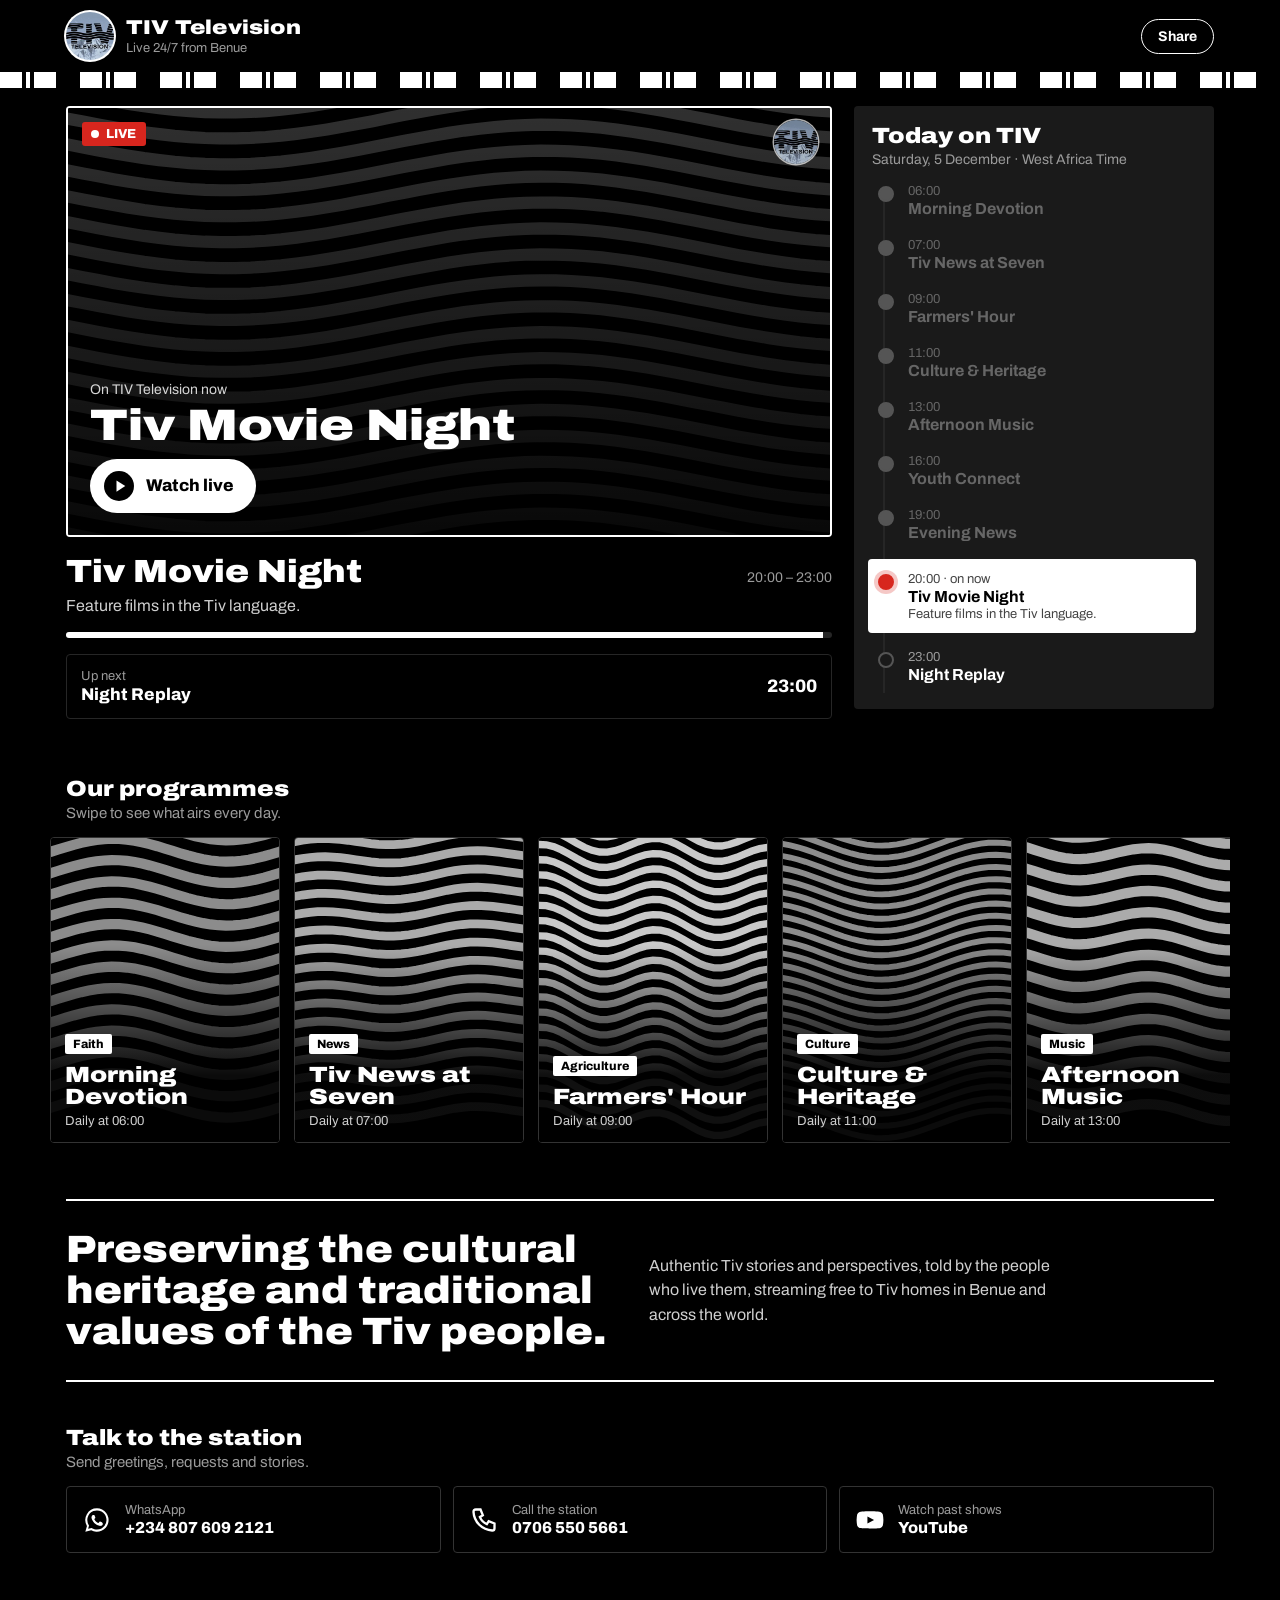
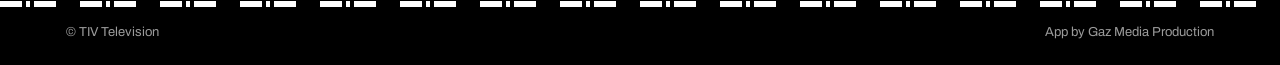
==== app/src/main/assets/web/index.html @ dc1d024f "Add TIV Television Android app (phone + Android TV) with APK build Co-Authored-By: Claude Opus 5.5 <" ====
<!doctype html>
<html lang="en">
<head>
<meta charset="utf-8">
<meta name="viewport" content="width=device-width, initial-scale=1, viewport-fit=cover">
<meta name="theme-color" content="#000000">
<title>TIV Television — Live</title>
<link rel="icon" href="[data-uri]">
<link rel="apple-touch-icon" href="[data-uri]">
<link href="fonts/fonts.css" rel="stylesheet">
<style>
:root{
  --ink:#000; --cloth:#fff; --graphite:#1a1a1a; --smoke:#262626; --ash:#9b9b9b; --live:#d7261e;
  --f:"Archivo","Arial Narrow",Arial,sans-serif;
}
*{box-sizing:border-box;margin:0;padding:0}
html{scroll-behavior:smooth}
@media (prefers-reduced-motion:reduce){html{scroll-behavior:auto}*{animation:none!important;transition:none!important}}
body{background:var(--ink);color:var(--cloth);font-family:var(--f);font-stretch:100%;-webkit-font-smoothing:antialiased;padding-bottom:calc(74px + env(safe-area-inset-bottom))}
a{color:inherit}
button{font-family:inherit;color:inherit}
:focus-visible{outline:3px solid var(--cloth);outline-offset:3px}

/* A'nger cloth band: black and white woven stripes */
.anger{height:16px;background:
  repeating-linear-gradient(90deg,var(--cloth) 0 22px,var(--ink) 22px 26px,var(--cloth) 26px 30px,var(--ink) 30px 34px,var(--cloth) 34px 56px,var(--ink) 56px 80px)}
.anger.thin{height:6px}

/* Header */
.top{position:sticky;top:0;z-index:20;background:var(--ink)}
.bar{display:flex;align-items:center;gap:12px;max-width:1180px;margin:0 auto;padding:12px 16px}
.logo{width:48px;height:48px;border-radius:50%;overflow:hidden;background:#fff;box-shadow:0 0 0 2px var(--cloth);flex:none}
.logo img{width:100%;height:100%;object-fit:cover;display:block}
.name{flex:1;min-width:0}
.name b{display:block;font-size:20px;font-weight:900;font-stretch:118%;letter-spacing:.2px;line-height:1}
.name span{display:block;font-size:13px;color:var(--ash);margin-top:4px}
.share{border:1.5px solid var(--cloth);background:none;border-radius:999px;padding:9px 16px;font-size:14px;font-weight:700;cursor:pointer}
.share:hover{background:var(--cloth);color:var(--ink)}

main{max-width:1180px;margin:0 auto;padding:0 16px}

/* Live stage */
.stage{display:grid;gap:22px;margin-top:18px}
@media(min-width:960px){.stage{grid-template-columns:minmax(0,1fr) 360px;align-items:start}}
.screen{position:relative;aspect-ratio:16/9;background:#000;border:2px solid var(--cloth);border-radius:4px;overflow:hidden}
@media(max-width:600px){.screen{margin:0 -16px;border-left:0;border-right:0;border-radius:0}}
video{width:100%;height:100%;display:block;background:#000}
.bug{position:absolute;top:12px;right:12px;width:44px;height:44px;border-radius:50%;overflow:hidden;opacity:.85;pointer-events:none;z-index:2;box-shadow:0 0 0 1.5px rgba(255,255,255,.8)}
.bug img{width:100%;height:100%;object-fit:cover}
.live{position:absolute;top:14px;left:14px;z-index:2;display:flex;align-items:center;gap:7px;background:var(--live);color:#fff;font-weight:800;font-size:13px;padding:5px 10px 5px 9px;border-radius:3px;pointer-events:none}
.live i{width:8px;height:8px;border-radius:50%;background:#fff;animation:blink 1.6s ease-in-out infinite}
@keyframes blink{50%{opacity:.2}}
.cover{position:absolute;inset:0;border:0;cursor:pointer;display:flex;flex-direction:column;justify-content:flex-end;align-items:flex-start;text-align:left;padding:22px;color:#fff;
  background:
   linear-gradient(180deg,rgba(0,0,0,.15) 0%,rgba(0,0,0,.85) 100%),
   url("data:image/svg+xml,%3Csvg%20xmlns%3D%22http%3A%2F%2Fwww.w3.org%2F2000%2Fsvg%22%20viewBox%3D%220%200%201000%20560%22%20preserveAspectRatio%3D%22xMidYMid%20slice%22%3E%3Cg%20opacity%3D%22.22%22%3E%3Cpath%20d%3D%22M-20%20-23.9%20L0%20-20.0%20L20%20-16.1%20L40%20-12.3%20L60%20-8.6%20L80%20-5.3%20L100%20-2.2%20L120%200.4%20L140%202.6%20L160%204.3%20L180%205.4%20L200%205.9%20L220%205.9%20L240%205.3%20L260%204.1%20L280%202.3%20L300%200.0%20L320%20-2.7%20L340%20-5.8%20L360%20-9.2%20L380%20-12.9%20L400%20-16.7%20L420%20-20.7%20L440%20-24.6%20L460%20-28.3%20L480%20-31.9%20L500%20-35.3%20L520%20-38.3%20L540%20-40.8%20L560%20-42.9%20L580%20-44.5%20L600%20-45.5%20L620%20-46.0%20L640%20-45.8%20L660%20-45.1%20L680%20-43.8%20L700%20-42.0%20L720%20-39.6%20L740%20-36.8%20L760%20-33.7%20L780%20-30.2%20L800%20-26.5%20L820%20-22.6%20L840%20-18.7%20L860%20-14.8%20L880%20-11.0%20L900%20-7.5%20L920%20-4.2%20L940%20-1.3%20L960%201.2%20L980%203.2%20L1000%204.7%20L1020%205.7%22%20stroke%3D%22%23fff%22%20stroke-width%3D%2216%22%20fill%3D%22none%22%2F%3E%3Cpath%20d%3D%22M-20%2010.1%20L0%2014.0%20L20%2017.9%20L40%2021.7%20L60%2025.4%20L80%2028.7%20L100%2031.8%20L120%2034.4%20L140%2036.6%20L160%2038.3%20L180%2039.4%20L200%2039.9%20L220%2039.9%20L240%2039.3%20L260%2038.1%20L280%2036.3%20L300%2034.0%20L320%2031.3%20L340%2028.2%20L360%2024.8%20L380%2021.1%20L400%2017.3%20L420%2013.3%20L440%209.4%20L460%205.7%20L480%202.1%20L500%20-1.3%20L520%20-4.3%20L540%20-6.8%20L560%20-8.9%20L580%20-10.5%20L600%20-11.5%20L620%20-12.0%20L640%20-11.8%20L660%20-11.1%20L680%20-9.8%20L700%20-8.0%20L720%20-5.6%20L740%20-2.8%20L760%200.3%20L780%203.8%20L800%207.5%20L820%2011.4%20L840%2015.3%20L860%2019.2%20L880%2023.0%20L900%2026.5%20L920%2029.8%20L940%2032.7%20L960%2035.2%20L980%2037.2%20L1000%2038.7%20L1020%2039.7%22%20stroke%3D%22%23fff%22%20stroke-width%3D%2216%22%20fill%3D%22none%22%2F%3E%3Cpath%20d%3D%22M-20%2044.1%20L0%2048.0%20L20%2051.9%20L40%2055.7%20L60%2059.4%20L80%2062.7%20L100%2065.8%20L120%2068.4%20L140%2070.6%20L160%2072.3%20L180%2073.4%20L200%2073.9%20L220%2073.9%20L240%2073.3%20L260%2072.1%20L280%2070.3%20L300%2068.0%20L320%2065.3%20L340%2062.2%20L360%2058.8%20L380%2055.1%20L400%2051.3%20L420%2047.3%20L440%2043.4%20L460%2039.7%20L480%2036.1%20L500%2032.7%20L520%2029.7%20L540%2027.2%20L560%2025.1%20L580%2023.5%20L600%2022.5%20L620%2022.0%20L640%2022.2%20L660%2022.9%20L680%2024.2%20L700%2026.0%20L720%2028.4%20L740%2031.2%20L760%2034.3%20L780%2037.8%20L800%2041.5%20L820%2045.4%20L840%2049.3%20L860%2053.2%20L880%2057.0%20L900%2060.5%20L920%2063.8%20L940%2066.7%20L960%2069.2%20L980%2071.2%20L1000%2072.7%20L1020%2073.7%22%20stroke%3D%22%23fff%22%20stroke-width%3D%2216%22%20fill%3D%22none%22%2F%3E%3Cpath%20d%3D%22M-20%2078.1%20L0%2082.0%20L20%2085.9%20L40%2089.7%20L60%2093.4%20L80%2096.7%20L100%2099.8%20L120%20102.4%20L140%20104.6%20L160%20106.3%20L180%20107.4%20L200%20107.9%20L220%20107.9%20L240%20107.3%20L260%20106.1%20L280%20104.3%20L300%20102.0%20L320%2099.3%20L340%2096.2%20L360%2092.8%20L380%2089.1%20L400%2085.3%20L420%2081.3%20L440%2077.4%20L460%2073.7%20L480%2070.1%20L500%2066.7%20L520%2063.7%20L540%2061.2%20L560%2059.1%20L580%2057.5%20L600%2056.5%20L620%2056.0%20L640%2056.2%20L660%2056.9%20L680%2058.2%20L700%2060.0%20L720%2062.4%20L740%2065.2%20L760%2068.3%20L780%2071.8%20L800%2075.5%20L820%2079.4%20L840%2083.3%20L860%2087.2%20L880%2091.0%20L900%2094.5%20L920%2097.8%20L940%20100.7%20L960%20103.2%20L980%20105.2%20L1000%20106.7%20L1020%20107.7%22%20stroke%3D%22%23fff%22%20stroke-width%3D%2216%22%20fill%3D%22none%22%2F%3E%3Cpath%20d%3D%22M-20%20112.1%20L0%20116.0%20L20%20119.9%20L40%20123.7%20L60%20127.4%20L80%20130.7%20L100%20133.8%20L120%20136.4%20L140%20138.6%20L160%20140.3%20L180%20141.4%20L200%20141.9%20L220%20141.9%20L240%20141.3%20L260%20140.1%20L280%20138.3%20L300%20136.0%20L320%20133.3%20L340%20130.2%20L360%20126.8%20L380%20123.1%20L400%20119.3%20L420%20115.3%20L440%20111.4%20L460%20107.7%20L480%20104.1%20L500%20100.7%20L520%2097.7%20L540%2095.2%20L560%2093.1%20L580%2091.5%20L600%2090.5%20L620%2090.0%20L640%2090.2%20L660%2090.9%20L680%2092.2%20L700%2094.0%20L720%2096.4%20L740%2099.2%20L760%20102.3%20L780%20105.8%20L800%20109.5%20L820%20113.4%20L840%20117.3%20L860%20121.2%20L880%20125.0%20L900%20128.5%20L920%20131.8%20L940%20134.7%20L960%20137.2%20L980%20139.2%20L1000%20140.7%20L1020%20141.7%22%20stroke%3D%22%23fff%22%20stroke-width%3D%2216%22%20fill%3D%22none%22%2F%3E%3Cpath%20d%3D%22M-20%20146.1%20L0%20150.0%20L20%20153.9%20L40%20157.7%20L60%20161.4%20L80%20164.7%20L100%20167.8%20L120%20170.4%20L140%20172.6%20L160%20174.3%20L180%20175.4%20L200%20175.9%20L220%20175.9%20L240%20175.3%20L260%20174.1%20L280%20172.3%20L300%20170.0%20L320%20167.3%20L340%20164.2%20L360%20160.8%20L380%20157.1%20L400%20153.3%20L420%20149.3%20L440%20145.4%20L460%20141.7%20L480%20138.1%20L500%20134.7%20L520%20131.7%20L540%20129.2%20L560%20127.1%20L580%20125.5%20L600%20124.5%20L620%20124.0%20L640%20124.2%20L660%20124.9%20L680%20126.2%20L700%20128.0%20L720%20130.4%20L740%20133.2%20L760%20136.3%20L780%20139.8%20L800%20143.5%20L820%20147.4%20L840%20151.3%20L860%20155.2%20L880%20159.0%20L900%20162.5%20L920%20165.8%20L940%20168.7%20L960%20171.2%20L980%20173.2%20L1000%20174.7%20L1020%20175.7%22%20stroke%3D%22%23fff%22%20stroke-width%3D%2216%22%20fill%3D%22none%22%2F%3E%3Cpath%20d%3D%22M-20%20180.1%20L0%20184.0%20L20%20187.9%20L40%20191.7%20L60%20195.4%20L80%20198.7%20L100%20201.8%20L120%20204.4%20L140%20206.6%20L160%20208.3%20L180%20209.4%20L200%20209.9%20L220%20209.9%20L240%20209.3%20L260%20208.1%20L280%20206.3%20L300%20204.0%20L320%20201.3%20L340%20198.2%20L360%20194.8%20L380%20191.1%20L400%20187.3%20L420%20183.3%20L440%20179.4%20L460%20175.7%20L480%20172.1%20L500%20168.7%20L520%20165.7%20L540%20163.2%20L560%20161.1%20L580%20159.5%20L600%20158.5%20L620%20158.0%20L640%20158.2%20L660%20158.9%20L680%20160.2%20L700%20162.0%20L720%20164.4%20L740%20167.2%20L760%20170.3%20L780%20173.8%20L800%20177.5%20L820%20181.4%20L840%20185.3%20L860%20189.2%20L880%20193.0%20L900%20196.5%20L920%20199.8%20L940%20202.7%20L960%20205.2%20L980%20207.2%20L1000%20208.7%20L1020%20209.7%22%20stroke%3D%22%23fff%22%20stroke-width%3D%2216%22%20fill%3D%22none%22%2F%3E%3Cpath%20d%3D%22M-20%20214.1%20L0%20218.0%20L20%20221.9%20L40%20225.7%20L60%20229.4%20L80%20232.7%20L100%20235.8%20L120%20238.4%20L140%20240.6%20L160%20242.3%20L180%20243.4%20L200%20243.9%20L220%20243.9%20L240%20243.3%20L260%20242.1%20L280%20240.3%20L300%20238.0%20L320%20235.3%20L340%20232.2%20L360%20228.8%20L380%20225.1%20L400%20221.3%20L420%20217.3%20L440%20213.4%20L460%20209.7%20L480%20206.1%20L500%20202.7%20L520%20199.7%20L540%20197.2%20L560%20195.1%20L580%20193.5%20L600%20192.5%20L620%20192.0%20L640%20192.2%20L660%20192.9%20L680%20194.2%20L700%20196.0%20L720%20198.4%20L740%20201.2%20L760%20204.3%20L780%20207.8%20L800%20211.5%20L820%20215.4%20L840%20219.3%20L860%20223.2%20L880%20227.0%20L900%20230.5%20L920%20233.8%20L940%20236.7%20L960%20239.2%20L980%20241.2%20L1000%20242.7%20L1020%20243.7%22%20stroke%3D%22%23fff%22%20stroke-width%3D%2216%22%20fill%3D%22none%22%2F%3E%3Cpath%20d%3D%22M-20%20248.1%20L0%20252.0%20L20%20255.9%20L40%20259.7%20L60%20263.4%20L80%20266.7%20L100%20269.8%20L120%20272.4%20L140%20274.6%20L160%20276.3%20L180%20277.4%20L200%20277.9%20L220%20277.9%20L240%20277.3%20L260%20276.1%20L280%20274.3%20L300%20272.0%20L320%20269.3%20L340%20266.2%20L360%20262.8%20L380%20259.1%20L400%20255.3%20L420%20251.3%20L440%20247.4%20L460%20243.7%20L480%20240.1%20L500%20236.7%20L520%20233.7%20L540%20231.2%20L560%20229.1%20L580%20227.5%20L600%20226.5%20L620%20226.0%20L640%20226.2%20L660%20226.9%20L680%20228.2%20L700%20230.0%20L720%20232.4%20L740%20235.2%20L760%20238.3%20L780%20241.8%20L800%20245.5%20L820%20249.4%20L840%20253.3%20L860%20257.2%20L880%20261.0%20L900%20264.5%20L920%20267.8%20L940%20270.7%20L960%20273.2%20L980%20275.2%20L1000%20276.7%20L1020%20277.7%22%20stroke%3D%22%23fff%22%20stroke-width%3D%2216%22%20fill%3D%22none%22%2F%3E%3Cpath%20d%3D%22M-20%20282.1%20L0%20286.0%20L20%20289.9%20L40%20293.7%20L60%20297.4%20L80%20300.7%20L100%20303.8%20L120%20306.4%20L140%20308.6%20L160%20310.3%20L180%20311.4%20L200%20311.9%20L220%20311.9%20L240%20311.3%20L260%20310.1%20L280%20308.3%20L300%20306.0%20L320%20303.3%20L340%20300.2%20L360%20296.8%20L380%20293.1%20L400%20289.3%20L420%20285.3%20L440%20281.4%20L460%20277.7%20L480%20274.1%20L500%20270.7%20L520%20267.7%20L540%20265.2%20L560%20263.1%20L580%20261.5%20L600%20260.5%20L620%20260.0%20L640%20260.2%20L660%20260.9%20L680%20262.2%20L700%20264.0%20L720%20266.4%20L740%20269.2%20L760%20272.3%20L780%20275.8%20L800%20279.5%20L820%20283.4%20L840%20287.3%20L860%20291.2%20L880%20295.0%20L900%20298.5%20L920%20301.8%20L940%20304.7%20L960%20307.2%20L980%20309.2%20L1000%20310.7%20L1020%20311.7%22%20stroke%3D%22%23fff%22%20stroke-width%3D%2216%22%20fill%3D%22none%22%2F%3E%3Cpath%20d%3D%22M-20%20316.1%20L0%20320.0%20L20%20323.9%20L40%20327.7%20L60%20331.4%20L80%20334.7%20L100%20337.8%20L120%20340.4%20L140%20342.6%20L160%20344.3%20L180%20345.4%20L200%20345.9%20L220%20345.9%20L240%20345.3%20L260%20344.1%20L280%20342.3%20L300%20340.0%20L320%20337.3%20L340%20334.2%20L360%20330.8%20L380%20327.1%20L400%20323.3%20L420%20319.3%20L440%20315.4%20L460%20311.7%20L480%20308.1%20L500%20304.7%20L520%20301.7%20L540%20299.2%20L560%20297.1%20L580%20295.5%20L600%20294.5%20L620%20294.0%20L640%20294.2%20L660%20294.9%20L680%20296.2%20L700%20298.0%20L720%20300.4%20L740%20303.2%20L760%20306.3%20L780%20309.8%20L800%20313.5%20L820%20317.4%20L840%20321.3%20L860%20325.2%20L880%20329.0%20L900%20332.5%20L920%20335.8%20L940%20338.7%20L960%20341.2%20L980%20343.2%20L1000%20344.7%20L1020%20345.7%22%20stroke%3D%22%23fff%22%20stroke-width%3D%2216%22%20fill%3D%22none%22%2F%3E%3Cpath%20d%3D%22M-20%20350.1%20L0%20354.0%20L20%20357.9%20L40%20361.7%20L60%20365.4%20L80%20368.7%20L100%20371.8%20L120%20374.4%20L140%20376.6%20L160%20378.3%20L180%20379.4%20L200%20379.9%20L220%20379.9%20L240%20379.3%20L260%20378.1%20L280%20376.3%20L300%20374.0%20L320%20371.3%20L340%20368.2%20L360%20364.8%20L380%20361.1%20L400%20357.3%20L420%20353.3%20L440%20349.4%20L460%20345.7%20L480%20342.1%20L500%20338.7%20L520%20335.7%20L540%20333.2%20L560%20331.1%20L580%20329.5%20L600%20328.5%20L620%20328.0%20L640%20328.2%20L660%20328.9%20L680%20330.2%20L700%20332.0%20L720%20334.4%20L740%20337.2%20L760%20340.3%20L780%20343.8%20L800%20347.5%20L820%20351.4%20L840%20355.3%20L860%20359.2%20L880%20363.0%20L900%20366.5%20L920%20369.8%20L940%20372.7%20L960%20375.2%20L980%20377.2%20L1000%20378.7%20L1020%20379.7%22%20stroke%3D%22%23fff%22%20stroke-width%3D%2216%22%20fill%3D%22none%22%2F%3E%3Cpath%20d%3D%22M-20%20384.1%20L0%20388.0%20L20%20391.9%20L40%20395.7%20L60%20399.4%20L80%20402.7%20L100%20405.8%20L120%20408.4%20L140%20410.6%20L160%20412.3%20L180%20413.4%20L200%20413.9%20L220%20413.9%20L240%20413.3%20L260%20412.1%20L280%20410.3%20L300%20408.0%20L320%20405.3%20L340%20402.2%20L360%20398.8%20L380%20395.1%20L400%20391.3%20L420%20387.3%20L440%20383.4%20L460%20379.7%20L480%20376.1%20L500%20372.7%20L520%20369.7%20L540%20367.2%20L560%20365.1%20L580%20363.5%20L600%20362.5%20L620%20362.0%20L640%20362.2%20L660%20362.9%20L680%20364.2%20L700%20366.0%20L720%20368.4%20L740%20371.2%20L760%20374.3%20L780%20377.8%20L800%20381.5%20L820%20385.4%20L840%20389.3%20L860%20393.2%20L880%20397.0%20L900%20400.5%20L920%20403.8%20L940%20406.7%20L960%20409.2%20L980%20411.2%20L1000%20412.7%20L1020%20413.7%22%20stroke%3D%22%23fff%22%20stroke-width%3D%2216%22%20fill%3D%22none%22%2F%3E%3Cpath%20d%3D%22M-20%20418.1%20L0%20422.0%20L20%20425.9%20L40%20429.7%20L60%20433.4%20L80%20436.7%20L100%20439.8%20L120%20442.4%20L140%20444.6%20L160%20446.3%20L180%20447.4%20L200%20447.9%20L220%20447.9%20L240%20447.3%20L260%20446.1%20L280%20444.3%20L300%20442.0%20L320%20439.3%20L340%20436.2%20L360%20432.8%20L380%20429.1%20L400%20425.3%20L420%20421.3%20L440%20417.4%20L460%20413.7%20L480%20410.1%20L500%20406.7%20L520%20403.7%20L540%20401.2%20L560%20399.1%20L580%20397.5%20L600%20396.5%20L620%20396.0%20L640%20396.2%20L660%20396.9%20L680%20398.2%20L700%20400.0%20L720%20402.4%20L740%20405.2%20L760%20408.3%20L780%20411.8%20L800%20415.5%20L820%20419.4%20L840%20423.3%20L860%20427.2%20L880%20431.0%20L900%20434.5%20L920%20437.8%20L940%20440.7%20L960%20443.2%20L980%20445.2%20L1000%20446.7%20L1020%20447.7%22%20stroke%3D%22%23fff%22%20stroke-width%3D%2216%22%20fill%3D%22none%22%2F%3E%3Cpath%20d%3D%22M-20%20452.1%20L0%20456.0%20L20%20459.9%20L40%20463.7%20L60%20467.4%20L80%20470.7%20L100%20473.8%20L120%20476.4%20L140%20478.6%20L160%20480.3%20L180%20481.4%20L200%20481.9%20L220%20481.9%20L240%20481.3%20L260%20480.1%20L280%20478.3%20L300%20476.0%20L320%20473.3%20L340%20470.2%20L360%20466.8%20L380%20463.1%20L400%20459.3%20L420%20455.3%20L440%20451.4%20L460%20447.7%20L480%20444.1%20L500%20440.7%20L520%20437.7%20L540%20435.2%20L560%20433.1%20L580%20431.5%20L600%20430.5%20L620%20430.0%20L640%20430.2%20L660%20430.9%20L680%20432.2%20L700%20434.0%20L720%20436.4%20L740%20439.2%20L760%20442.3%20L780%20445.8%20L800%20449.5%20L820%20453.4%20L840%20457.3%20L860%20461.2%20L880%20465.0%20L900%20468.5%20L920%20471.8%20L940%20474.7%20L960%20477.2%20L980%20479.2%20L1000%20480.7%20L1020%20481.7%22%20stroke%3D%22%23fff%22%20stroke-width%3D%2216%22%20fill%3D%22none%22%2F%3E%3Cpath%20d%3D%22M-20%20486.1%20L0%20490.0%20L20%20493.9%20L40%20497.7%20L60%20501.4%20L80%20504.7%20L100%20507.8%20L120%20510.4%20L140%20512.6%20L160%20514.3%20L180%20515.4%20L200%20515.9%20L220%20515.9%20L240%20515.3%20L260%20514.1%20L280%20512.3%20L300%20510.0%20L320%20507.3%20L340%20504.2%20L360%20500.8%20L380%20497.1%20L400%20493.3%20L420%20489.3%20L440%20485.4%20L460%20481.7%20L480%20478.1%20L500%20474.7%20L520%20471.7%20L540%20469.2%20L560%20467.1%20L580%20465.5%20L600%20464.5%20L620%20464.0%20L640%20464.2%20L660%20464.9%20L680%20466.2%20L700%20468.0%20L720%20470.4%20L740%20473.2%20L760%20476.3%20L780%20479.8%20L800%20483.5%20L820%20487.4%20L840%20491.3%20L860%20495.2%20L880%20499.0%20L900%20502.5%20L920%20505.8%20L940%20508.7%20L960%20511.2%20L980%20513.2%20L1000%20514.7%20L1020%20515.7%22%20stroke%3D%22%23fff%22%20stroke-width%3D%2216%22%20fill%3D%22none%22%2F%3E%3Cpath%20d%3D%22M-20%20520.1%20L0%20524.0%20L20%20527.9%20L40%20531.7%20L60%20535.4%20L80%20538.7%20L100%20541.8%20L120%20544.4%20L140%20546.6%20L160%20548.3%20L180%20549.4%20L200%20549.9%20L220%20549.9%20L240%20549.3%20L260%20548.1%20L280%20546.3%20L300%20544.0%20L320%20541.3%20L340%20538.2%20L360%20534.8%20L380%20531.1%20L400%20527.3%20L420%20523.3%20L440%20519.4%20L460%20515.7%20L480%20512.1%20L500%20508.7%20L520%20505.7%20L540%20503.2%20L560%20501.1%20L580%20499.5%20L600%20498.5%20L620%20498.0%20L640%20498.2%20L660%20498.9%20L680%20500.2%20L700%20502.0%20L720%20504.4%20L740%20507.2%20L760%20510.3%20L780%20513.8%20L800%20517.5%20L820%20521.4%20L840%20525.3%20L860%20529.2%20L880%20533.0%20L900%20536.5%20L920%20539.8%20L940%20542.7%20L960%20545.2%20L980%20547.2%20L1000%20548.7%20L1020%20549.7%22%20stroke%3D%22%23fff%22%20stroke-width%3D%2216%22%20fill%3D%22none%22%2F%3E%3Cpath%20d%3D%22M-20%20554.1%20L0%20558.0%20L20%20561.9%20L40%20565.7%20L60%20569.4%20L80%20572.7%20L100%20575.8%20L120%20578.4%20L140%20580.6%20L160%20582.3%20L180%20583.4%20L200%20583.9%20L220%20583.9%20L240%20583.3%20L260%20582.1%20L280%20580.3%20L300%20578.0%20L320%20575.3%20L340%20572.2%20L360%20568.8%20L380%20565.1%20L400%20561.3%20L420%20557.3%20L440%20553.4%20L460%20549.7%20L480%20546.1%20L500%20542.7%20L520%20539.7%20L540%20537.2%20L560%20535.1%20L580%20533.5%20L600%20532.5%20L620%20532.0%20L640%20532.2%20L660%20532.9%20L680%20534.2%20L700%20536.0%20L720%20538.4%20L740%20541.2%20L760%20544.3%20L780%20547.8%20L800%20551.5%20L820%20555.4%20L840%20559.3%20L860%20563.2%20L880%20567.0%20L900%20570.5%20L920%20573.8%20L940%20576.7%20L960%20579.2%20L980%20581.2%20L1000%20582.7%20L1020%20583.7%22%20stroke%3D%22%23fff%22%20stroke-width%3D%2216%22%20fill%3D%22none%22%2F%3E%3Cpath%20d%3D%22M-20%20588.1%20L0%20592.0%20L20%20595.9%20L40%20599.7%20L60%20603.4%20L80%20606.7%20L100%20609.8%20L120%20612.4%20L140%20614.6%20L160%20616.3%20L180%20617.4%20L200%20617.9%20L220%20617.9%20L240%20617.3%20L260%20616.1%20L280%20614.3%20L300%20612.0%20L320%20609.3%20L340%20606.2%20L360%20602.8%20L380%20599.1%20L400%20595.3%20L420%20591.3%20L440%20587.4%20L460%20583.7%20L480%20580.1%20L500%20576.7%20L520%20573.7%20L540%20571.2%20L560%20569.1%20L580%20567.5%20L600%20566.5%20L620%20566.0%20L640%20566.2%20L660%20566.9%20L680%20568.2%20L700%20570.0%20L720%20572.4%20L740%20575.2%20L760%20578.3%20L780%20581.8%20L800%20585.5%20L820%20589.4%20L840%20593.3%20L860%20597.2%20L880%20601.0%20L900%20604.5%20L920%20607.8%20L940%20610.7%20L960%20613.2%20L980%20615.2%20L1000%20616.7%20L1020%20617.7%22%20stroke%3D%22%23fff%22%20stroke-width%3D%2216%22%20fill%3D%22none%22%2F%3E%3C%2Fg%3E%3C%2Fsvg%3E") center/cover,#000}
.cover.hidden{display:none}
.cover .play{display:flex;align-items:center;gap:12px;background:var(--cloth);color:var(--ink);border-radius:999px;padding:12px 22px 12px 14px;font-weight:800;font-size:17px;margin-top:12px}
.cover .play svg{width:30px;height:30px}
.cover .now-cap{font-size:14px;color:#d6d6d6}
.cover h1{font-size:clamp(26px,5vw,44px);font-weight:900;font-stretch:122%;line-height:1;margin-top:6px;max-width:16ch}
.status{position:absolute;left:0;right:0;bottom:56px;text-align:center;font-size:14px;color:#ddd;pointer-events:none;text-shadow:0 1px 4px #000}

/* On now panel */
.onnow{margin-top:18px}
.onnow .row{display:flex;justify-content:space-between;align-items:baseline;gap:12px}
.onnow h2{font-size:clamp(24px,3.4vw,32px);font-weight:900;font-stretch:115%;line-height:1.05}
.onnow .times{font-size:14px;color:var(--ash);white-space:nowrap;font-variant-numeric:tabular-nums}
.onnow p{color:#cfcfcf;font-size:16px;margin-top:6px;line-height:1.45}
.track{height:6px;background:var(--smoke);border-radius:3px;margin-top:14px;overflow:hidden}
.track i{display:block;height:100%;background:var(--cloth);width:0;transition:width .6s}
.next{display:flex;align-items:center;gap:14px;margin-top:16px;padding:14px;border:1.5px solid var(--smoke);border-radius:4px}
.next small{color:var(--ash);font-size:13px;display:block}
.next b{font-size:17px;font-weight:800;display:block;margin-top:2px}
.next .at{margin-left:auto;font-weight:800;font-size:18px;font-variant-numeric:tabular-nums}
.quality{display:flex;gap:8px;margin-top:14px;flex-wrap:wrap}
.quality button{background:none;border:1.5px solid var(--smoke);border-radius:999px;padding:7px 14px;font-size:14px;cursor:pointer;color:var(--ash)}
.quality button.on{background:var(--cloth);border-color:var(--cloth);color:var(--ink);font-weight:800}

/* Schedule: a time sequence, drawn as a timeline */
.guide{background:var(--graphite);border-radius:4px;padding:18px 18px 8px}
.guide h3,.sec h3{font-size:22px;font-weight:900;font-stretch:115%}
.guide .day{color:var(--ash);font-size:14px;margin:4px 0 14px}
.tl{list-style:none;position:relative;margin-left:6px}
.tl::before{content:"";position:absolute;left:5px;top:8px;bottom:8px;width:2px;background:var(--smoke)}
.tl li{position:relative;padding:0 0 18px 30px}
.tl li::before{content:"";position:absolute;left:0;top:5px;width:12px;height:12px;border-radius:50%;background:var(--graphite);border:2px solid #555}
.tl time{font-size:13px;color:var(--ash);font-variant-numeric:tabular-nums}
.tl b{display:block;font-size:16px;font-weight:700;margin-top:2px}
.tl span{display:block;font-size:13px;color:var(--ash);margin-top:2px}
.tl li.past b,.tl li.past time{color:#666}
.tl li.past::before{background:#555;border-color:#555}
.tl li.cur{margin:0 -10px 14px 0;padding:10px 12px 12px 40px;background:var(--cloth);color:var(--ink);border-radius:4px;left:-10px}
.tl li.cur::before{left:10px;top:15px;background:var(--live);border-color:var(--live);box-shadow:0 0 0 4px rgba(215,38,30,.25)}
.tl li.cur time,.tl li.cur span{color:#444}

/* Sections */
.sec{margin-top:44px}
.sec .lead{color:var(--ash);font-size:15px;margin-top:4px}

/* Programme posters: woven-wave artwork, horizontal rail */
.rail{display:grid;grid-auto-flow:column;grid-auto-columns:min(62%,230px);gap:14px;overflow-x:auto;scroll-snap-type:x mandatory;margin:16px -16px 0;padding:0 16px 8px;scrollbar-width:none}
.rail::-webkit-scrollbar{display:none}
.poster{scroll-snap-align:start;position:relative;aspect-ratio:3/4;border-radius:4px;overflow:hidden;background:#000;border:1.5px solid #333;display:flex;flex-direction:column;justify-content:flex-end;padding:14px}
.poster svg{position:absolute;inset:0;width:100%;height:100%}
.poster .shade{position:absolute;inset:0;background:linear-gradient(180deg,rgba(0,0,0,0) 35%,rgba(0,0,0,.92) 78%)}
.poster b{position:relative;font-size:22px;font-weight:900;font-stretch:120%;line-height:1}
.poster span{position:relative;color:#cfcfcf;font-size:13px;margin-top:6px}
.poster em{position:relative;font-style:normal;align-self:flex-start;background:var(--cloth);color:var(--ink);font-weight:800;font-size:12px;padding:3px 8px;border-radius:2px;margin-bottom:10px}

/* Heritage statement */
.heritage{margin-top:48px;border-top:2px solid var(--cloth);border-bottom:2px solid var(--cloth);padding:28px 0;display:grid;gap:18px}
@media(min-width:760px){.heritage{grid-template-columns:1fr 1fr;align-items:center}}
.heritage q{quotes:none;font-size:clamp(24px,4vw,38px);font-weight:900;font-stretch:112%;line-height:1.08}
.heritage p{color:#cfcfcf;font-size:16px;line-height:1.55;max-width:46ch}

/* Contact */
.reach{display:grid;gap:12px;margin-top:16px}
@media(min-width:760px){.reach{grid-template-columns:repeat(3,1fr)}}
.reach a{display:flex;align-items:center;gap:14px;padding:16px;border:1.5px solid #333;border-radius:4px;text-decoration:none}
.reach a:hover{border-color:var(--cloth)}
.reach svg{width:28px;height:28px;flex:none}
.reach small{display:block;color:var(--ash);font-size:13px}
.reach b{display:block;font-size:16px;font-weight:800;margin-top:2px}

footer{margin-top:48px}
footer .in{max-width:1180px;margin:0 auto;padding:18px 16px 26px;color:var(--ash);font-size:13px;display:flex;justify-content:space-between;gap:10px;flex-wrap:wrap}

/* Mobile tab bar */
.tabs{position:fixed;left:0;right:0;bottom:0;z-index:30;background:rgba(0,0,0,.94);backdrop-filter:blur(8px);border-top:1px solid #2a2a2a;display:grid;grid-template-columns:repeat(4,1fr);padding:8px 6px calc(8px + env(safe-area-inset-bottom))}
.tabs a{display:flex;flex-direction:column;align-items:center;gap:4px;font-size:12px;color:var(--ash);text-decoration:none;padding:4px 0}
.tabs a.on{color:var(--cloth);font-weight:800}
.tabs svg{width:24px;height:24px}
@media(min-width:960px){.tabs{display:none}body{padding-bottom:0}}

.toast{position:fixed;left:50%;bottom:96px;transform:translateX(-50%);background:var(--cloth);color:var(--ink);font-weight:700;padding:10px 18px;border-radius:999px;font-size:14px;opacity:0;transition:opacity .25s;pointer-events:none;z-index:40}
.toast.show{opacity:1}
</style>
</head>
<body>

<header class="top" id="top">
  <div class="bar">
    <div class="logo"><img src="[data-uri]" alt="TIV Television"></div>
    <div class="name"><b>TIV Television</b><span>Live 24/7 from Benue</span></div>
    <button class="share" id="shareBtn">Share</button>
  </div>
  <div class="anger" aria-hidden="true"></div>
</header>

<main>
  <section class="stage" id="live" aria-label="Live channel">
    <div>
      <div class="screen">
        <video id="video" playsinline preload="none"></video>
        <div class="live"><i></i>LIVE</div>
        <div class="bug" aria-hidden="true"><img src="[data-uri]" alt=""></div>
        <button class="cover" id="cover" aria-label="Watch TIV Television live">
          <span class="now-cap">On TIV Television now</span>
          <h1 id="coverTitle">—</h1>
          <span class="play"><svg viewBox="0 0 24 24" fill="currentColor"><circle cx="12" cy="12" r="12"/><path d="M10 7.5v9l7-4.5z" fill="#fff"/></svg>Watch live</span>
        </button>
        <div class="status" id="status"></div>
      </div>

      <div class="onnow">
        <div class="row"><h2 id="nowTitle">—</h2><span class="times" id="nowTimes"></span></div>
        <p id="nowDesc"></p>
        <div class="track" aria-hidden="true"><i id="progress"></i></div>
        <div class="next">
          <div><small>Up next</small><b id="nextTitle">—</b></div>
          <span class="at" id="nextAt"></span>
        </div>
        <div class="quality" id="quality" aria-label="Picture quality"></div>
      </div>
    </div>

    <aside class="guide" id="schedule">
      <h3>Today on TIV</h3>
      <div class="day" id="today"></div>
      <ol class="tl" id="timeline"></ol>
    </aside>
  </section>

  <section class="sec" id="shows">
    <h3>Our programmes</h3>
    <p class="lead">Swipe to see what airs every day.</p>
    <div class="rail" id="rail"></div>
  </section>

  <section class="heritage">
    <q>Preserving the cultural heritage and traditional values of the Tiv people.</q>
    <p>Authentic Tiv stories and perspectives, told by the people who live them, streaming free to Tiv homes in Benue and across the world.</p>
  </section>

  <section class="sec" id="contact">
    <h3>Talk to the station</h3>
    <p class="lead">Send greetings, requests and stories.</p>
    <div class="reach">
      <a href="https://wa.me/2348076092121">
        <svg viewBox="0 0 24 24" fill="currentColor"><path d="M12 2a10 10 0 0 0-8.6 15.1L2 22l5-1.3A10 10 0 1 0 12 2zm0 18.2c-1.5 0-3-.4-4.3-1.2l-.3-.2-3 .8.8-2.9-.2-.3A8.2 8.2 0 1 1 12 20.2zm4.5-6.1c-.2-.1-1.5-.7-1.7-.8-.2-.1-.4-.1-.6.1l-.8 1c-.1.2-.3.2-.5.1-1.4-.6-2.5-1.7-3.1-3-.1-.2 0-.4.1-.5l.5-.6c.1-.2.2-.3.2-.5l-.7-1.8c-.2-.5-.4-.4-.6-.4h-.5c-.2 0-.5.1-.7.3-.6.6-.9 1.4-.8 2.2.2 1.1.7 2.1 1.4 3 1.2 1.7 2.8 3 4.7 3.6.6.2 1.3.3 1.9.2.6-.1 1.4-.6 1.6-1.2.1-.4.1-.7 0-1l-.4-.3z"/></svg>
        <div><small>WhatsApp</small><b>+234 807 609 2121</b></div>
      </a>
      <a href="tel:+2347065505661">
        <svg viewBox="0 0 24 24" fill="none" stroke="currentColor" stroke-width="2"><path d="M5 3h4l2 5-2.5 1.5a11 11 0 0 0 6 6L16 13l5 2v4a2 2 0 0 1-2 2A17 17 0 0 1 3 5a2 2 0 0 1 2-2z"/></svg>
        <div><small>Call the station</small><b>0706 550 5661</b></div>
      </a>
      <a href="https://www.youtube.com/@Tivtelevisionkase">
        <svg viewBox="0 0 24 24" fill="currentColor"><path d="M23 7.2a3 3 0 0 0-2.1-2.1C19 4.6 12 4.6 12 4.6s-7 0-8.9.5A3 3 0 0 0 1 7.2 31 31 0 0 0 .5 12a31 31 0 0 0 .5 4.8 3 3 0 0 0 2.1 2.1c1.9.5 8.9.5 8.9.5s7 0 8.9-.5a3 3 0 0 0 2.1-2.1 31 31 0 0 0 .5-4.8 31 31 0 0 0-.5-4.8zM9.8 15V9l5.7 3z"/></svg>
        <div><small>Watch past shows</small><b>YouTube</b></div>
      </a>
    </div>
  </section>
</main>

<footer>
  <div class="anger thin" aria-hidden="true"></div>
  <div class="in"><span>© TIV Television</span><span>App by Gaz Media Production</span></div>
</footer>

<nav class="tabs" aria-label="Sections">
  <a href="#top" class="on"><svg viewBox="0 0 24 24" fill="none" stroke="currentColor" stroke-width="2"><rect x="2" y="5" width="20" height="13" rx="2"/><path d="M8 21h8M10 9.5v5l4-2.5z" fill="currentColor"/></svg>Live</a>
  <a href="#schedule"><svg viewBox="0 0 24 24" fill="none" stroke="currentColor" stroke-width="2"><circle cx="12" cy="12" r="9"/><path d="M12 7v5l3 2"/></svg>Schedule</a>
  <a href="#shows"><svg viewBox="0 0 24 24" fill="none" stroke="currentColor" stroke-width="2"><rect x="3" y="3" width="7" height="9" rx="1"/><rect x="14" y="3" width="7" height="9" rx="1"/><rect x="3" y="15" width="18" height="6" rx="1"/></svg>Programmes</a>
  <a href="#contact"><svg viewBox="0 0 24 24" fill="none" stroke="currentColor" stroke-width="2"><path d="M21 12a8 8 0 0 1-11.8 7L4 20l1-4.6A8 8 0 1 1 21 12z"/></svg>Contact</a>
</nav>

<div class="toast" id="toast" role="status"></div>

<script src="hls.min.js"></script>
<script>
/* ===== Settings — replace when the TIV server is ready ===== */
/* App settings come from the TIV app (link page on the website); these are the defaults */
const APP_CFG = (()=>{try{return window.TIVApp?JSON.parse(TIVApp.config()):{}}catch(e){return {}}})();
let STREAM_URL = APP_CFG.stream || "hls/live.m3u8";
const SCHEDULE = (Array.isArray(APP_CFG.schedule) && APP_CFG.schedule.length) ? APP_CFG.schedule : [ // placeholder programmes until TIV sends its real line-up
  { time:"06:00", title:"Morning Devotion", desc:"Prayer and worship to start the day.", tag:"Faith" },
  { time:"07:00", title:"Tiv News at Seven", desc:"The morning news in Tiv and English.", tag:"News" },
  { time:"09:00", title:"Farmers' Hour", desc:"Yam, rice and soybean farming across Benue.", tag:"Agriculture" },
  { time:"11:00", title:"Culture & Heritage", desc:"Kwagh-hir, swange dance and stories from the elders.", tag:"Culture" },
  { time:"13:00", title:"Afternoon Music", desc:"Tiv gospel, highlife and traditional songs.", tag:"Music" },
  { time:"16:00", title:"Youth Connect", desc:"Young Tiv voices on work, school and life.", tag:"Talk" },
  { time:"19:00", title:"Evening News", desc:"The day's headlines from Benue and beyond.", tag:"News" },
  { time:"20:00", title:"Tiv Movie Night", desc:"Feature films in the Tiv language.", tag:"Film" },
  { time:"23:00", title:"Night Replay", desc:"The best of today's programmes.", tag:"Replay" }
];
/* ========================================================== */

const $ = id => document.getElementById(id);
const video = $('video');
let hls = null;

function toast(m){const t=$('toast');t.textContent=m;t.classList.add('show');setTimeout(()=>t.classList.remove('show'),2200)}
function status(m){$('status').textContent=m||''}

/* Player */
function buildQuality(levels){
  const q=$('quality'); q.innerHTML='';
  if(!hls||!levels||levels.length<2) return;
  const add=(label,idx)=>{const b=document.createElement('button');b.textContent=label;if(idx===-1)b.className='on';
    b.onclick=()=>{hls.currentLevel=idx;[...q.children].forEach(c=>c.className='');b.className='on';toast(idx===-1?'Picture quality: automatic':'Picture quality: '+label)};q.appendChild(b)};
  add('Auto',-1); const seen=new Set();
  levels.map((l,i)=>({h:l.height,i})).sort((a,b)=>b.h-a.h).forEach(({h,i})=>{if(h&&!seen.has(h)){seen.add(h);add(h+'p',i)}});
}
function start(){
  $('cover').classList.add('hidden'); video.controls=true; status('Connecting to the channel…');
  if(window.Hls&&Hls.isSupported()){
    hls=new Hls({liveSyncDurationCount:3,maxBufferLength:20});
    hls.loadSource(STREAM_URL); hls.attachMedia(video);
    hls.on(Hls.Events.MANIFEST_PARSED,(_,d)=>{buildQuality(d.levels);video.play().catch(()=>{})});
    hls.on(Hls.Events.ERROR,(_,d)=>{ if(!d.fatal) return;
      if(d.type===Hls.ErrorTypes.NETWORK_ERROR){status('Connection lost. Reconnecting…');if(window.TIVApp)TIVApp.refresh();setTimeout(()=>hls.startLoad(),3000)}
      else if(d.type===Hls.ErrorTypes.MEDIA_ERROR){hls.recoverMediaError()}
      else status('The channel is off air. Try again in a few minutes.')});
  } else if(video.canPlayType('application/vnd.apple.mpegurl')){video.src=STREAM_URL;video.play().catch(()=>{})}
  else status('This browser can’t play the channel. Try Chrome or Safari.');
}
$('cover').onclick=start;
video.addEventListener('playing',()=>status(''));
video.addEventListener('waiting',()=>status('Loading…'));

/* Schedule */
const toMin=t=>{const[h,m]=t.split(':').map(Number);return h*60+m};
function currentIndex(n){let c=SCHEDULE.length-1;SCHEDULE.forEach((s,i)=>{if(toMin(s.time)<=n)c=i});if(n<toMin(SCHEDULE[0].time))c=SCHEDULE.length-1;return c}
function render(){
  const d=new Date(), n=d.getHours()*60+d.getMinutes(), c=currentIndex(n);
  const cur=SCHEDULE[c], nxt=SCHEDULE[(c+1)%SCHEDULE.length];
  let start=toMin(cur.time), end=toMin(nxt.time); if(end<=start) end+=1440; let nn=n; if(nn<start) nn+=1440;
  $('coverTitle').textContent=cur.title; $('nowTitle').textContent=cur.title; $('nowDesc').textContent=cur.desc;
  $('nowTimes').textContent=cur.time+' – '+nxt.time;
  $('progress').style.width=Math.min(100,Math.max(0,(nn-start)/(end-start)*100))+'%';
  $('nextTitle').textContent=nxt.title; $('nextAt').textContent=nxt.time;
  $('today').textContent=d.toLocaleDateString('en-NG',{weekday:'long',day:'numeric',month:'long'})+' · West Africa Time';
  $('timeline').innerHTML=SCHEDULE.map((s,i)=>`<li class="${i===c?'cur':(i<c&&c!==SCHEDULE.length-1||(c===SCHEDULE.length-1&&i<c&&n>=toMin(SCHEDULE[0].time))?'past':'')}"><time>${s.time}${i===c?' · on now':''}</time><b>${s.title}</b>${i===c?`<span>${s.desc}</span>`:''}</li>`).join('');
}
render(); setInterval(render,30000);

/* Programme posters: generated woven-wave artwork, one pattern per show */
function waves(seed){
  const amp=6+seed%5*3, freq=1+seed%3*.5, gap=16+seed%4*4, thick=gap*.48, tilt=(seed%2?1:-1)*(seed%3)*4;
  let p=''; for(let y=-40;y<380;y+=gap){let d=`M-20 ${y}`;for(let x=-20;x<=320;x+=10){d+=` L${x} ${(y+Math.sin((x/300)*Math.PI*2*freq+seed)*amp+x*tilt/100).toFixed(1)}`}p+=`<path d="${d}" stroke="#fff" stroke-width="${thick.toFixed(1)}" fill="none"/>`}
  return `<svg viewBox="0 0 300 400" preserveAspectRatio="xMidYMid slice" aria-hidden="true"><rect width="300" height="400" fill="#000"/><g opacity="${(.55+seed%3*.12).toFixed(2)}">${p}</g></svg>`;
}
$('rail').innerHTML=SCHEDULE.slice(0,8).map((s,i)=>`<article class="poster">${waves(i*7+3)}<div class="shade"></div><em>${s.tag}</em><b>${s.title}</b><span>Daily at ${s.time}</span></article>`).join('');

/* Tab bar highlight */
const tabs=[...document.querySelectorAll('.tabs a')];
function markTab(){
  const ids=['schedule','shows','contact'], line=innerHeight*0.4; let cur='top';
  ids.forEach(id=>{ if($(id).getBoundingClientRect().top<line) cur=id; });
  if(innerHeight+scrollY>=document.body.scrollHeight-4) cur='contact';
  tabs.forEach(t=>t.classList.toggle('on',t.getAttribute('href')==='#'+cur));
}
addEventListener('scroll',markTab,{passive:true}); addEventListener('resize',markTab); markTab();

/* Share */
$('shareBtn').onclick=async()=>{const data={title:'TIV Television — Live',text:'Watch TIV Television live, all day and all night',url:APP_CFG.share||'https://www.facebook.com/tivtelevisionkase'};
  if(window.TIVApp){TIVApp.share(data.text+' '+data.url);return}
  try{if(navigator.share)await navigator.share(data);else{await navigator.clipboard.writeText(data.url);toast('Link copied')}}catch(e){}};

/* Called by the app when the stream link changes */
window.tivSwitchStream=u=>{STREAM_URL=u;if(hls){hls.loadSource(u);hls.startLoad()}else if(video.src){video.src=u;video.play().catch(()=>{})}};
window.tivBack=()=>false;
</script>
</body>
</html>
---- app/src/main/assets/web/fonts/fonts.css ----
/* Archivo (variable width + weight), bundled so the app looks right offline */
@font-face {
  font-family: 'Archivo';
  font-style: normal;
  font-display: swap;
  font-weight: 100 900;
  font-stretch: 62% 125%;
  src: url(archivo-latin-ext-wdth-normal.woff2) format('woff2-variations'), url(archivo-latin-ext-wdth-normal.woff2) format('woff2');
  unicode-range: U+0100-02BA,U+02BD-02C5,U+02C7-02CC,U+02CE-02D7,U+02DD-02FF,U+0304,U+0308,U+0329,U+1D00-1DBF,U+1E00-1E9F,U+1EF2-1EFF,U+2020,U+20A0-20AB,U+20AD-20C0,U+2113,U+2C60-2C7F,U+A720-A7FF;
}
@font-face {
  font-family: 'Archivo';
  font-style: normal;
  font-display: swap;
  font-weight: 100 900;
  font-stretch: 62% 125%;
  src: url(archivo-latin-wdth-normal.woff2) format('woff2-variations'), url(archivo-latin-wdth-normal.woff2) format('woff2');
  unicode-range: U+0000-00FF,U+0131,U+0152-0153,U+02BB-02BC,U+02C6,U+02DA,U+02DC,U+0304,U+0308,U+0329,U+2000-206F,U+20AC,U+2122,U+2191,U+2193,U+2212,U+2215,U+FEFF,U+FFFD;
}
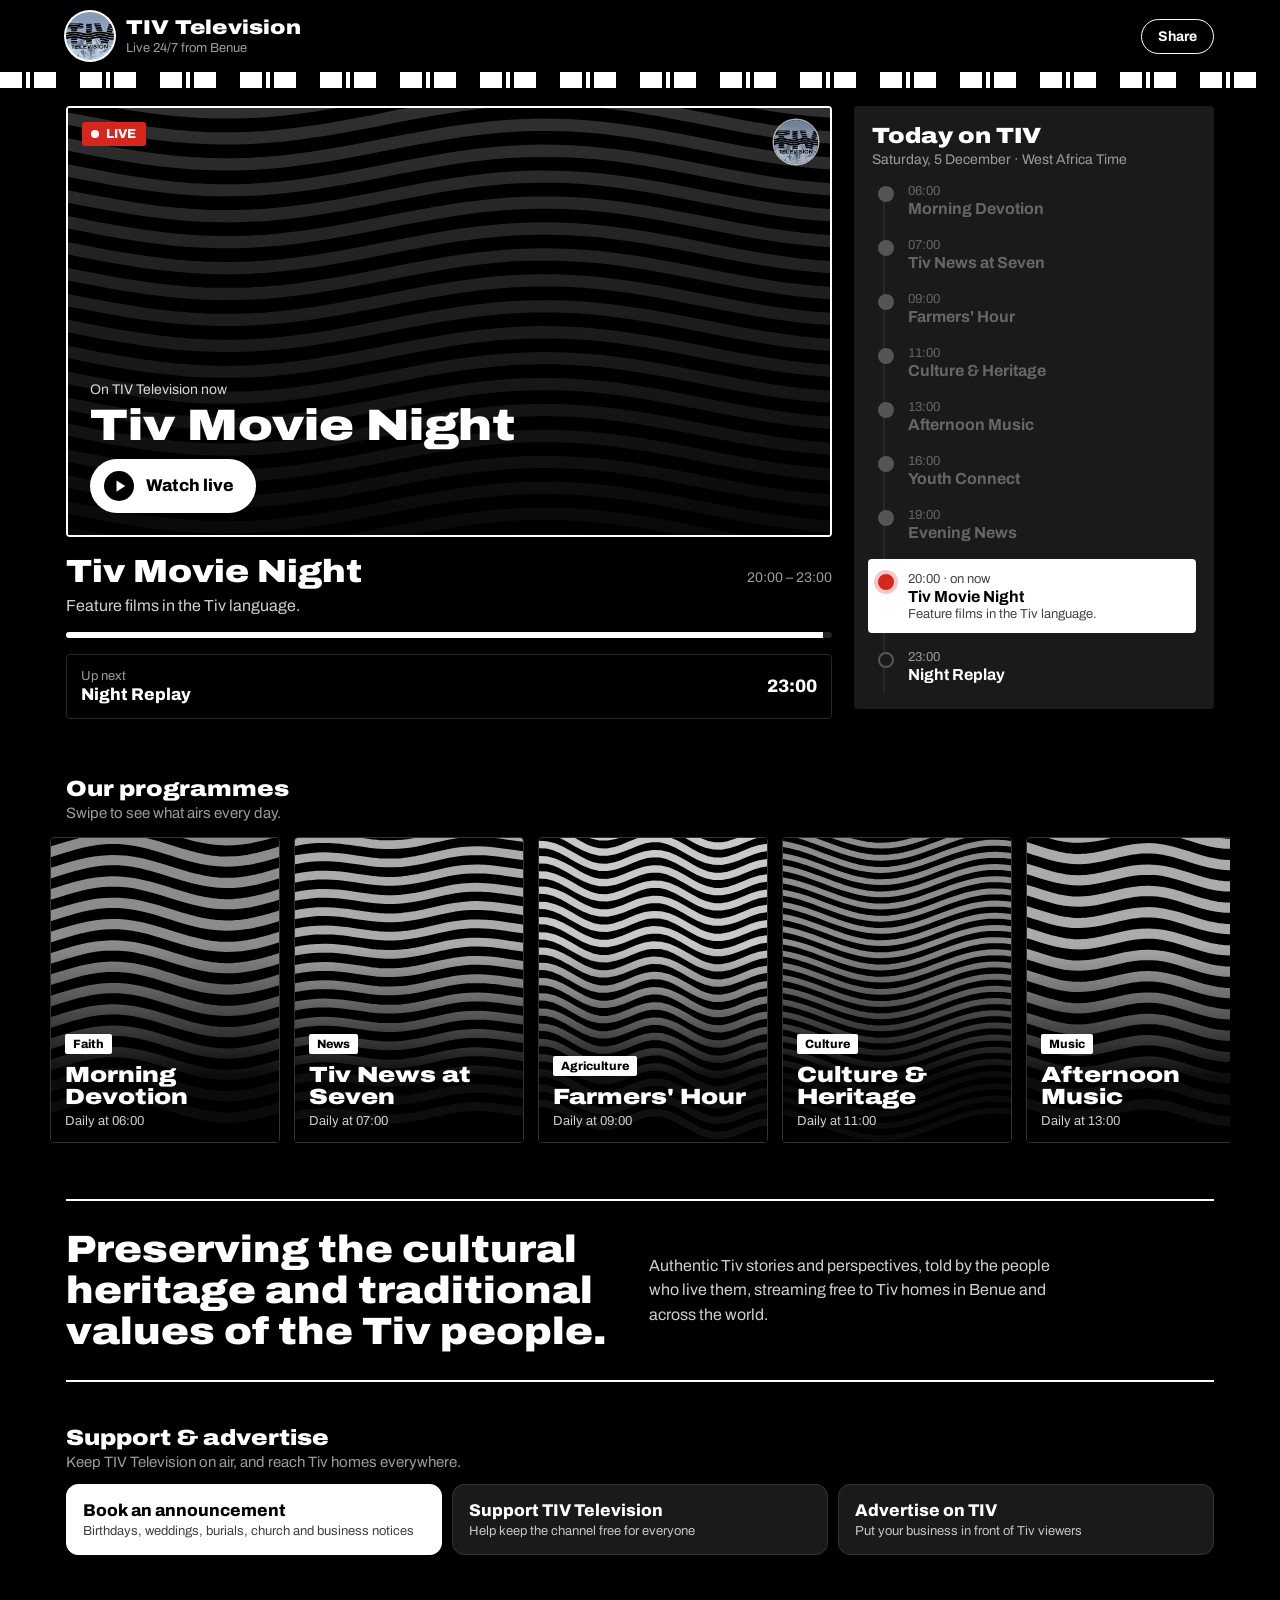
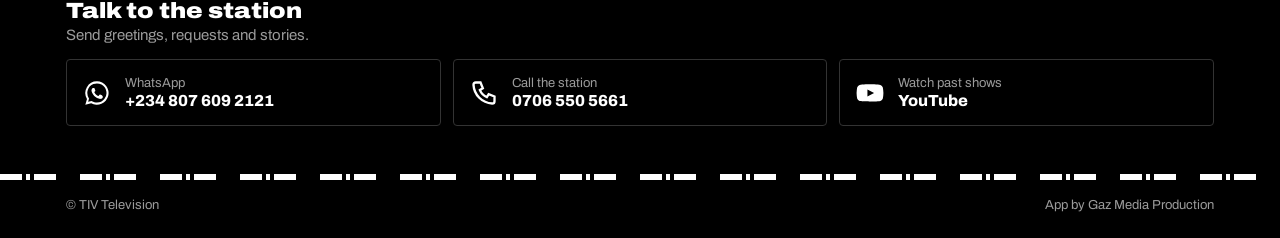
==== commit da099f81: "Add sponsors, announcement/donation/advertise links and AdMob test banner Co-Authored-By: Claude Opu" ====
--- a/app/src/main/assets/web/index.html
+++ b/app/src/main/assets/web/index.html
@@ -135,6 +135,18 @@
 
 .toast{position:fixed;left:50%;bottom:96px;transform:translateX(-50%);background:var(--cloth);color:var(--ink);font-weight:700;padding:10px 18px;border-radius:999px;font-size:14px;opacity:0;transition:opacity .25s;pointer-events:none;z-index:40}
 .toast.show{opacity:1}
+
+/* Sponsors and support */
+.sponsor{display:flex;align-items:center;gap:12px;margin:12px 16px 0;padding:10px 12px;border:1px solid #333;border-radius:10px;background:var(--graphite);text-decoration:none;min-height:64px}
+.sponsor[hidden]{display:none}
+.sponsor img{width:44px;height:44px;border-radius:8px;object-fit:cover;background:#fff;flex:none}
+.sponsor small{display:block;font-size:11px;letter-spacing:.6px;text-transform:uppercase;color:var(--ash)}
+.sponsor b{display:block;font-size:15px;font-weight:700;margin-top:2px;line-height:1.25}
+.earn{display:grid;gap:10px;grid-template-columns:repeat(auto-fit,minmax(220px,1fr));margin-top:14px}
+.earn a{display:block;padding:16px;border-radius:12px;background:var(--graphite);border:1px solid #333;text-decoration:none}
+.earn a.main{background:var(--cloth);color:var(--ink);border-color:var(--cloth)}
+.earn b{display:block;font-size:17px;font-weight:800}
+.earn span{display:block;font-size:13px;margin-top:4px;opacity:.75}
 </style>
 </head>
 <body>
@@ -173,6 +185,7 @@
         </div>
         <div class="quality" id="quality" aria-label="Picture quality"></div>
       </div>
+      <a class="sponsor" id="sponsor" hidden><img id="sponsorImg" alt="" hidden><div><small>Sponsored by</small><b id="sponsorText"></b></div></a>
     </div>
 
     <aside class="guide" id="schedule">
@@ -191,6 +204,16 @@
   <section class="heritage">
     <q>Preserving the cultural heritage and traditional values of the Tiv people.</q>
     <p>Authentic Tiv stories and perspectives, told by the people who live them, streaming free to Tiv homes in Benue and across the world.</p>
+  </section>
+
+  <section class="sec" id="support">
+    <h3>Support &amp; advertise</h3>
+    <p class="lead">Keep TIV Television on air, and reach Tiv homes everywhere.</p>
+    <div class="earn">
+      <a class="main" id="announceLink" href="#"><b>Book an announcement</b><span>Birthdays, weddings, burials, church and business notices</span></a>
+      <a id="donateLink" href="#"><b>Support TIV Television</b><span>Help keep the channel free for everyone</span></a>
+      <a id="advertiseLink" href="#"><b>Advertise on TIV</b><span>Put your business in front of Tiv viewers</span></a>
+    </div>
   </section>
 
   <section class="sec" id="contact">
@@ -321,6 +344,24 @@
 /* Called by the app when the stream link changes */
 window.tivSwitchStream=u=>{STREAM_URL=u;if(hls){hls.loadSource(u);hls.startLoad()}else if(video.src){video.src=u;video.play().catch(()=>{})}};
 window.tivBack=()=>false;
+
+/* ===== Sponsors and support links (set on the link page: TIV_SPONSOR, TIV_ANNOUNCE, TIV_DONATE, TIV_ADVERTISE) ===== */
+(()=>{
+  const WA='https://wa.me/2348076092121?text=';
+  const link=(id,url,msg)=>{const a=$(id);if(a)a.href=url||(WA+encodeURIComponent(msg))};
+  link('announceLink',APP_CFG.announce,'Hello TIV Television, I want to book an announcement.');
+  link('donateLink',APP_CFG.donate,'Hello TIV Television, I want to support the station.');
+  link('advertiseLink',APP_CFG.advertise,'Hello TIV Television, I want to advertise on the channel.');
+  const list=Array.isArray(APP_CFG.sponsors)?APP_CFG.sponsors:[];
+  if(!list.length)return;
+  let i=0;const box=$('sponsor'),img=$('sponsorImg'),txt=$('sponsorText');
+  const show=()=>{const sp=list[i%list.length];i++;
+    txt.textContent=sp.text||'';
+    if(sp.image){img.src=sp.image;img.hidden=false}else{img.hidden=true}
+    if(sp.link){box.href=sp.link}else{box.removeAttribute('href')}
+    box.hidden=false};
+  show(); if(list.length>1) setInterval(show,8000);
+})();
 </script>
 </body>
 </html>
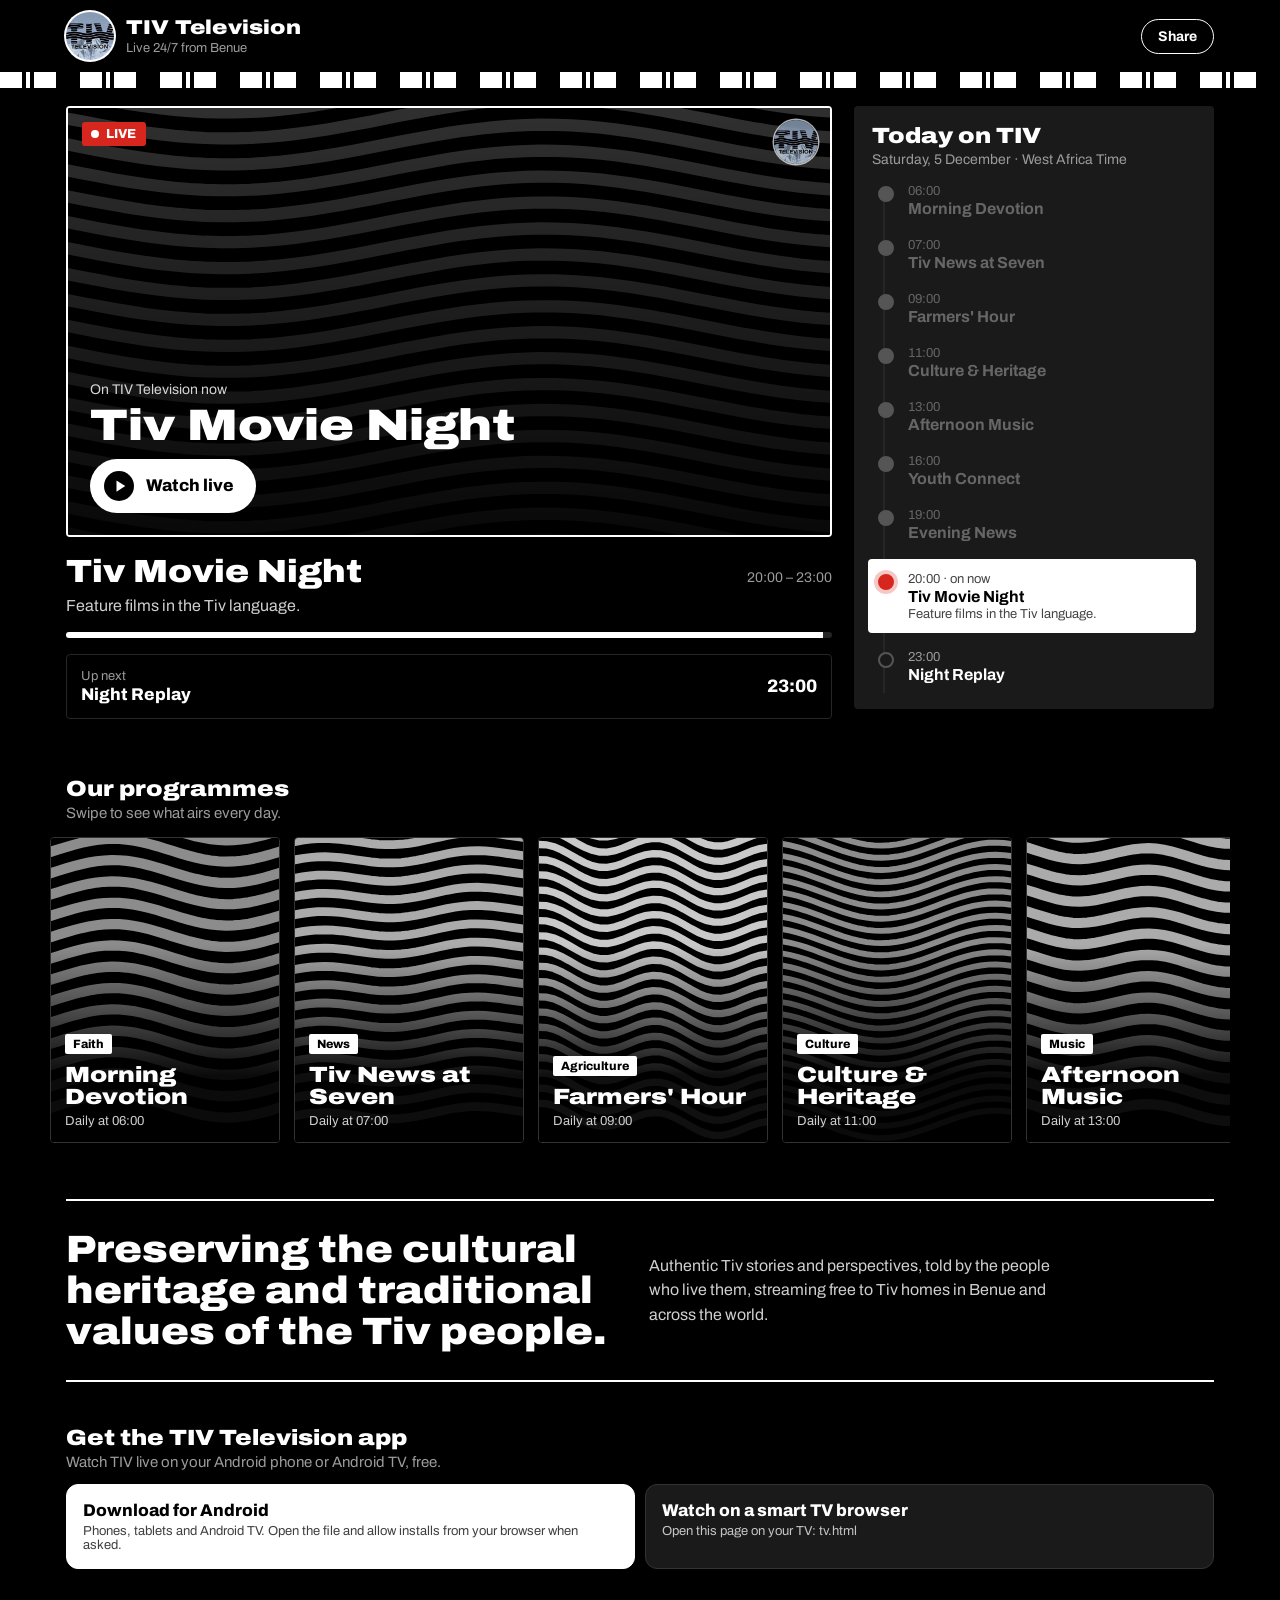
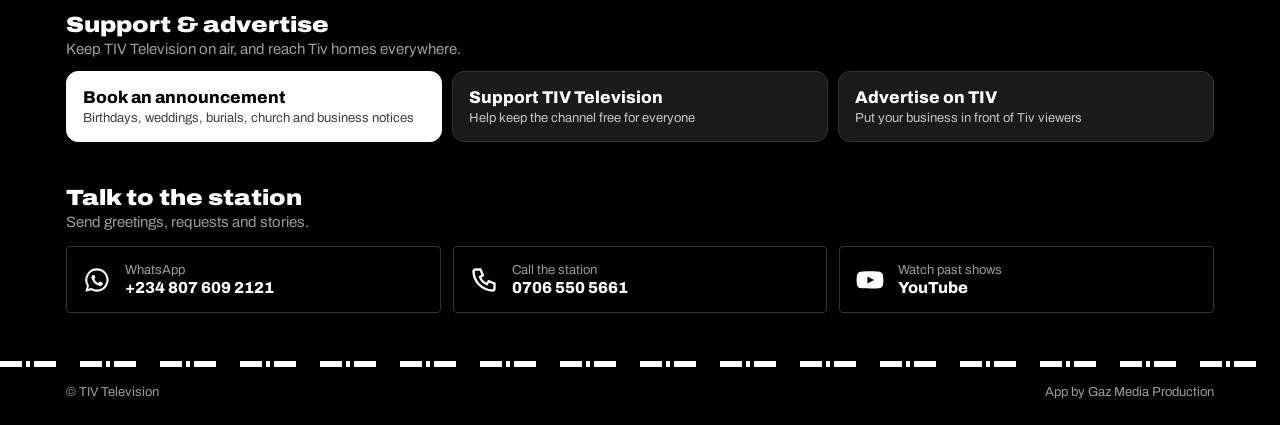
==== commit e90d0e8b: "Show a Download the app section on the channel website (hidden inside the app) Co-Authored-By: Claud" ====
--- a/app/src/main/assets/web/index.html
+++ b/app/src/main/assets/web/index.html
@@ -206,6 +206,15 @@
     <p>Authentic Tiv stories and perspectives, told by the people who live them, streaming free to Tiv homes in Benue and across the world.</p>
   </section>
 
+  <section class="sec" id="getapp" hidden>
+    <h3>Get the TIV Television app</h3>
+    <p class="lead">Watch TIV live on your Android phone or Android TV, free.</p>
+    <div class="earn">
+      <a class="main" href="tiv-television.apk" download><b>Download for Android</b><span>Phones, tablets and Android TV. Open the file and allow installs from your browser when asked.</span></a>
+      <a href="tv.html"><b>Watch on a smart TV browser</b><span>Open this page on your TV: tv.html</span></a>
+    </div>
+  </section>
+
   <section class="sec" id="support">
     <h3>Support &amp; advertise</h3>
     <p class="lead">Keep TIV Television on air, and reach Tiv homes everywhere.</p>
@@ -285,10 +294,13 @@
   add('Auto',-1); const seen=new Set();
   levels.map((l,i)=>({h:l.height,i})).sort((a,b)=>b.h-a.h).forEach(({h,i})=>{if(h&&!seen.has(h)){seen.add(h);add(h+'p',i)}});
 }
+const OFF_AIR='TIV Television is off air right now. Please check back soon.';
 function start(){
-  $('cover').classList.add('hidden'); video.controls=true; status('Connecting to the channel…');
+  $('cover').classList.add('hidden');
+  if(STREAM_URL==='off'){video.controls=false;status(OFF_AIR);return}
+  video.controls=true; status('Connecting to the channel…');
   if(window.Hls&&Hls.isSupported()){
-    hls=new Hls({liveSyncDurationCount:3,maxBufferLength:20});
+    hls=new Hls({liveSyncDurationCount:5,maxBufferLength:30,manifestLoadingMaxRetry:6,fragLoadingMaxRetry:6});
     hls.loadSource(STREAM_URL); hls.attachMedia(video);
     hls.on(Hls.Events.MANIFEST_PARSED,(_,d)=>{buildQuality(d.levels);video.play().catch(()=>{})});
     hls.on(Hls.Events.ERROR,(_,d)=>{ if(!d.fatal) return;
@@ -342,7 +354,9 @@
   try{if(navigator.share)await navigator.share(data);else{await navigator.clipboard.writeText(data.url);toast('Link copied')}}catch(e){}};
 
 /* Called by the app when the stream link changes */
-window.tivSwitchStream=u=>{STREAM_URL=u;if(hls){hls.loadSource(u);hls.startLoad()}else if(video.src){video.src=u;video.play().catch(()=>{})}};
+window.tivSwitchStream=u=>{STREAM_URL=u;
+  if(u==='off'){if(hls){hls.destroy();hls=null}video.removeAttribute('src');video.load();video.controls=false;if($('cover').classList.contains('hidden'))status(OFF_AIR);return}
+  if(hls){hls.loadSource(u);hls.startLoad()}else if(video.getAttribute('src')){video.src=u;video.play().catch(()=>{})}else if($('cover').classList.contains('hidden')){start()}};
 window.tivBack=()=>false;
 
 /* ===== Sponsors and support links (set on the link page: TIV_SPONSOR, TIV_ANNOUNCE, TIV_DONATE, TIV_ADVERTISE) ===== */
@@ -362,6 +376,7 @@
     box.hidden=false};
   show(); if(list.length>1) setInterval(show,8000);
 })();
+if(!window.TIVApp){const g=document.getElementById('getapp');if(g)g.hidden=false}
 </script>
 </body>
 </html>
